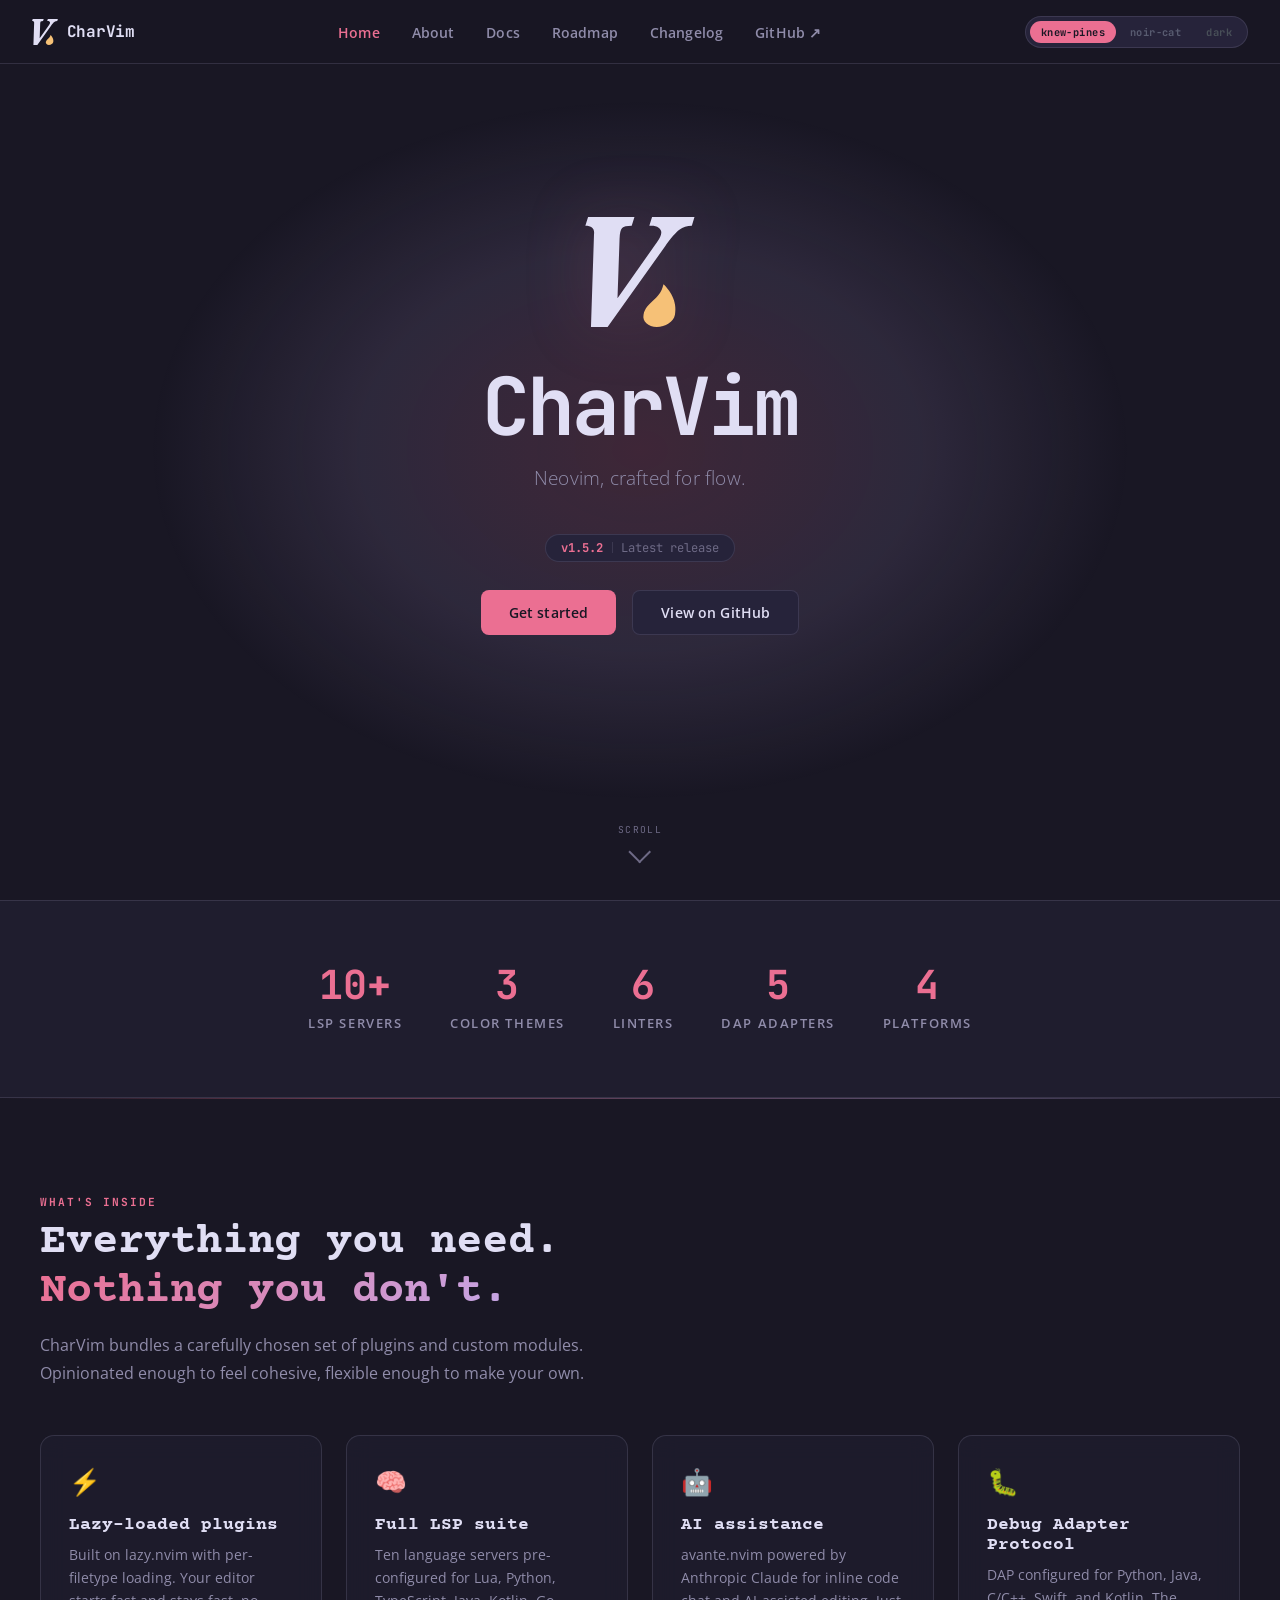
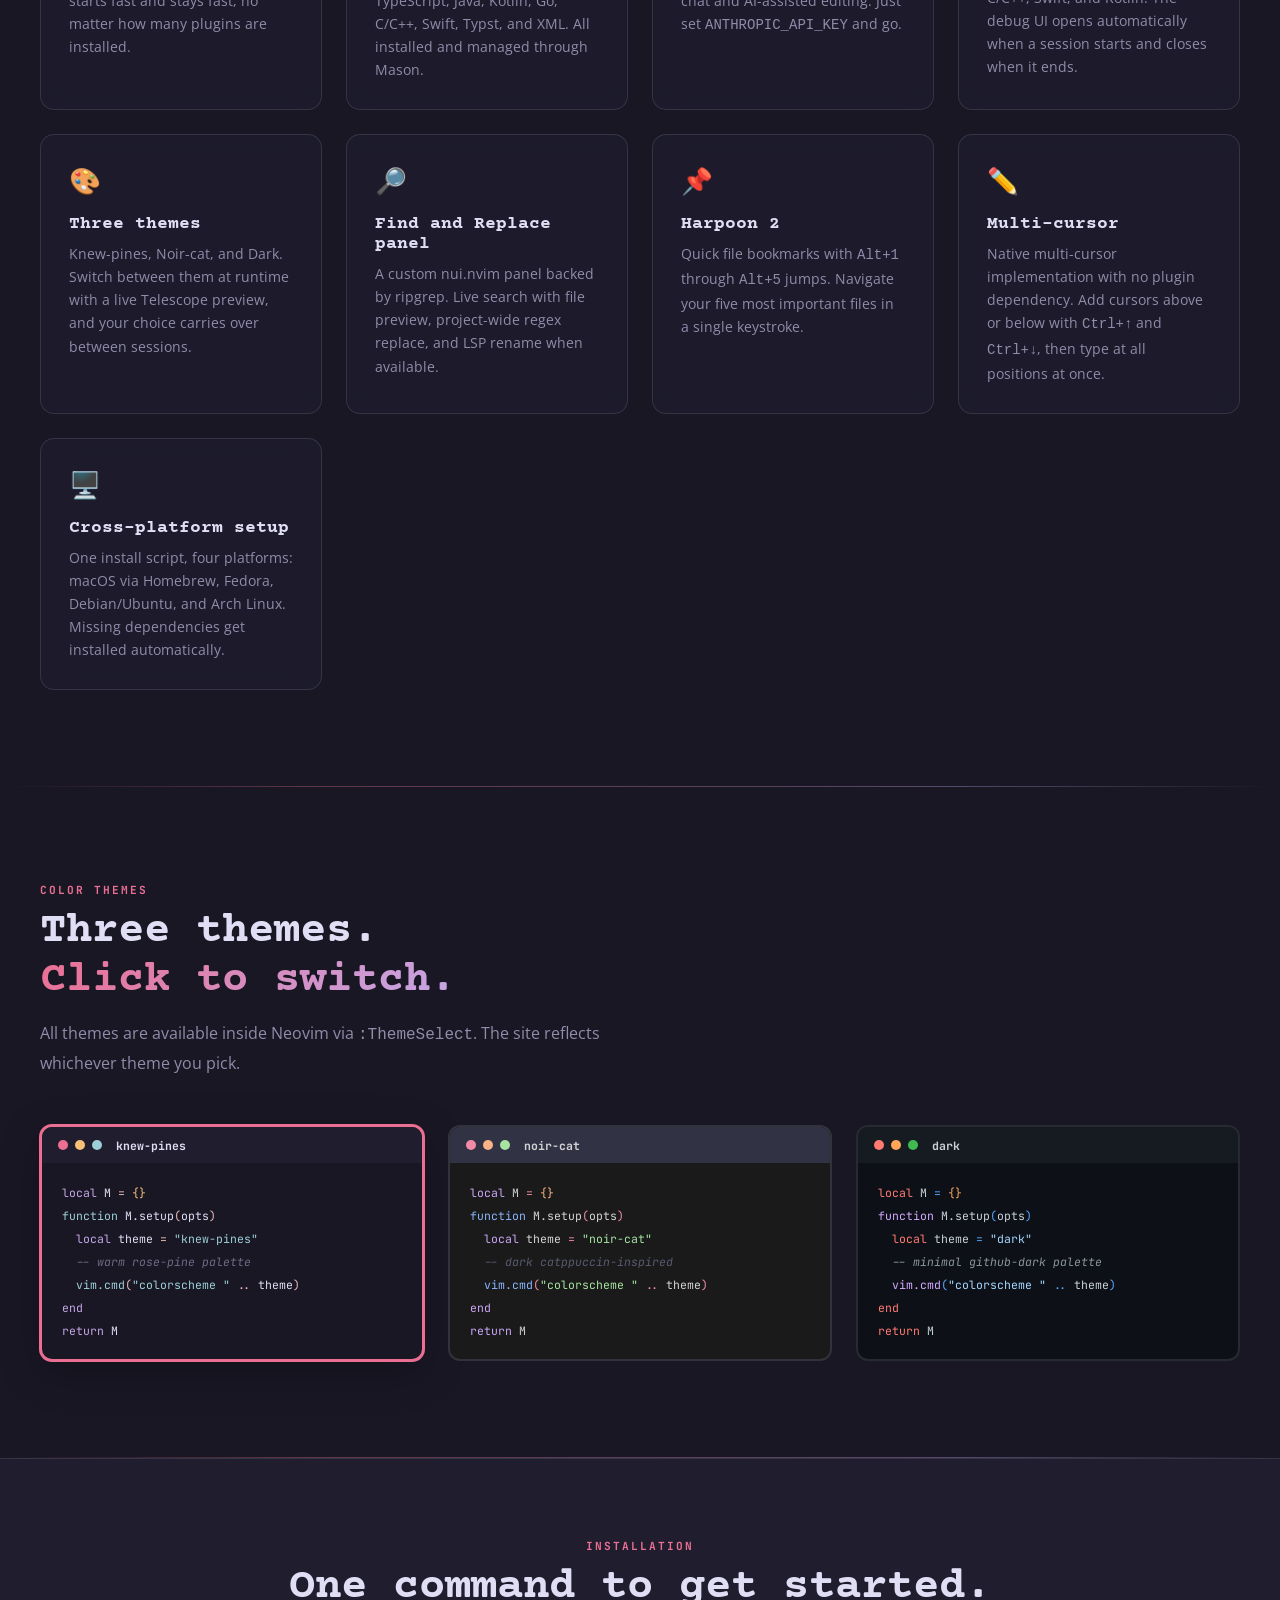
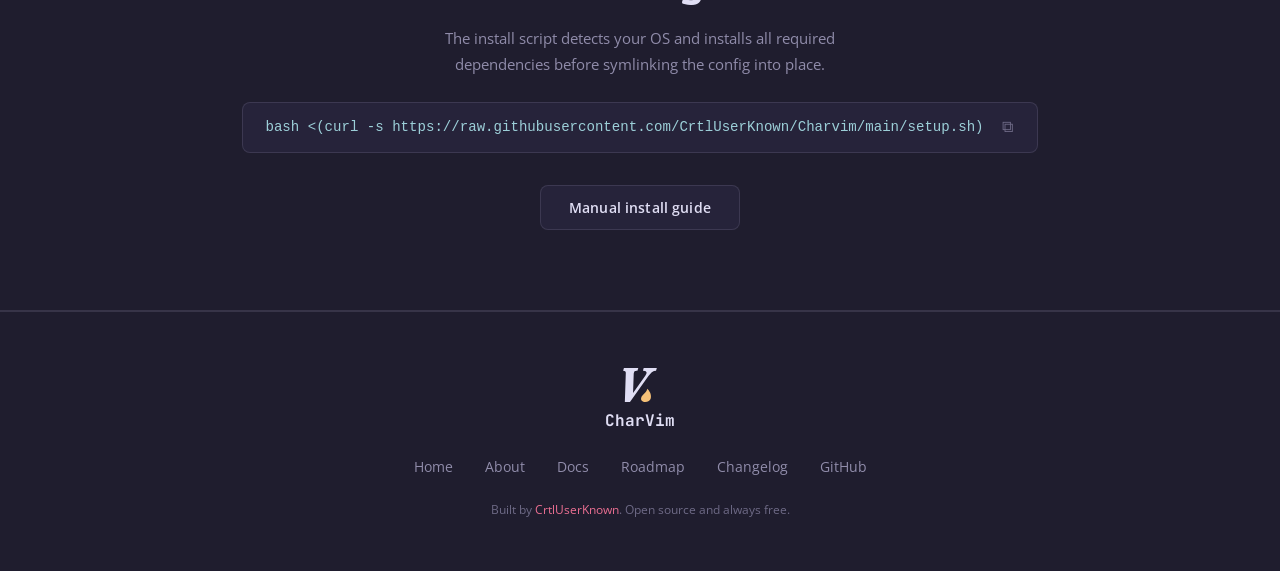
==== index.html @ 1c87326e "feat: migrate to GitHub Pages site Replace old nvim configuration files with documentation website i" ====
<!DOCTYPE html>
<html lang="en" data-theme="knew-pines">
<head>
  <meta charset="UTF-8" />
  <meta name="viewport" content="width=device-width, initial-scale=1.0" />
  <title>CharVim: Neovim, crafted for flow.</title>
  <meta name="description" content="CharVim is a custom Neovim configuration built for speed, flow, and a seamless development experience. Managed by lazy.nvim on Neovim 0.12+." />
  <meta name="author" content="CrtlUserKnown" />
  <meta name="theme-color" content="#191724" />
  <meta name="apple-mobile-web-app-capable" content="yes" />
  <meta property="og:title" content="CharVim: Neovim, crafted for flow." />
  <meta property="og:description" content="A custom Neovim configuration built for speed and flow. Three themes, AI assistance, full LSP, DAP, and more." />
  <meta property="og:type" content="website" />
  <meta property="og:url" content="https://ctrluserknown.github.io/Charvim/" />
  <meta name="twitter:card" content="summary" />
  <meta name="twitter:title" content="CharVim: Neovim, crafted for flow." />
  <meta name="twitter:description" content="A custom Neovim configuration built for speed and flow." />
  <link rel="canonical" href="https://ctrluserknown.github.io/Charvim/" />
  <link rel="icon" href="img/favicon/charvim.svg" type="image/svg+xml" />
  <link rel="alternate icon" href="img/favicon/charvim-atl.svg" type="image/svg+xml" />
  <link rel="apple-touch-icon" href="img/favicon/charvim.svg" />
  <link rel="manifest" href="site.webmanifest" />
  <link rel="stylesheet" href="css/style.css" />

  <script type="application/ld+json">
  {
    "@context": "https://schema.org",
    "@graph": [
      {
        "@type": "WebSite",
        "name": "CharVim",
        "url": "https://ctrluserknown.github.io/Charvim/",
        "description": "CharVim is a custom Neovim configuration built for speed, flow, and a seamless development experience."
      },
      {
        "@type": "SoftwareApplication",
        "name": "CharVim",
        "description": "A custom Neovim configuration designed for efficiency, speed, and a seamless development experience. Managed by lazy.nvim on Neovim 0.12+.",
        "url": "https://ctrluserknown.github.io/Charvim/",
        "applicationCategory": "DeveloperApplication",
        "operatingSystem": "macOS, Linux",
        "softwareVersion": "1.5.2",
        "dateModified": "2026-06-26",
        "offers": {
          "@type": "Offer",
          "price": "0",
          "priceCurrency": "USD"
        },
        "author": {
          "@type": "Person",
          "name": "CrtlUserKnown",
          "url": "https://github.com/CrtlUserKnown"
        },
        "codeRepository": "https://github.com/CrtlUserKnown/Charvim",
        "programmingLanguage": "Lua",
        "license": "https://github.com/CrtlUserKnown/Charvim/blob/main/LICENSE",
        "featureList": [
          "10+ LSP servers pre-configured",
          "AI assistance via Anthropic Claude",
          "Debug Adapter Protocol for Python, Java, C/C++, Swift, Kotlin",
          "Three runtime-switchable color themes",
          "Custom Find and Replace panel with live preview",
          "Multi-cursor support",
          "Cross-platform install script"
        ]
      },
      {
        "@type": "SiteNavigationElement",
        "name": "Home",
        "url": "https://ctrluserknown.github.io/Charvim/"
      },
      {
        "@type": "SiteNavigationElement",
        "name": "About",
        "url": "https://ctrluserknown.github.io/Charvim/about.html"
      },
      {
        "@type": "SiteNavigationElement",
        "name": "Documentation",
        "url": "https://ctrluserknown.github.io/Charvim/docs.html"
      },
      {
        "@type": "SiteNavigationElement",
        "name": "Roadmap",
        "url": "https://ctrluserknown.github.io/Charvim/roadmap.html"
      },
      {
        "@type": "SiteNavigationElement",
        "name": "Changelog",
        "url": "https://ctrluserknown.github.io/Charvim/changelog.html"
      }
    ]
  }
  </script>
</head>
<body>

<div class="cursor-gradient" aria-hidden="true"></div>

<!-- NAV -->
<nav>
  <a class="nav-brand" href="index.html">
    <svg class="nav-brand-logo" viewBox="0 0 317 319" xmlns="http://www.w3.org/2000/svg" style="fill-rule:evenodd;clip-rule:evenodd;stroke-linejoin:round;stroke-miterlimit:2;" aria-hidden="true">
      <g transform="matrix(1,0,0,1,-35.917861,-42.367234)">
        <g>
          <g transform="matrix(2.631266,0,0,2.600643,-317.140351,-356.595763)">
            <path class="logo-primary" d="M140.378,275.999L143.656,174.845C143.774,172.66 143.833,171.302 143.833,170.77C143.833,165.751 140.615,163.241 134.178,163.241L137.19,153.409L188.298,153.409L185.287,163.241C179.913,163.241 176.4,164.039 174.746,165.633C173.093,167.227 172.148,171.184 171.912,177.502L169.609,243.935L213.277,181.222C216.348,176.735 217.883,173.191 217.883,170.593C217.883,168.645 216.894,166.932 214.916,165.456C212.937,163.98 210.265,163.241 206.899,163.241L204.685,163.241L207.697,153.409L254.465,153.409L251.542,163.241C246.286,163.359 241.71,164.865 237.813,167.759C233.915,170.652 228.63,176.794 221.957,186.183L158.714,275.999L140.378,275.999Z" style="fill-rule:nonzero;"/>
          </g>
          <g transform="matrix(1.740079,0,-0.240372,1.199533,-137.411133,-14.95078)">
            <path class="logo-accent" d="M258.867,210.424C270.725,224.031 288.197,251.204 288.197,284.102C288.197,301.873 276.466,313.564 262.016,313.564C247.567,313.564 235.836,300.365 235.836,284.102C235.836,251.368 258.544,249.732 258.867,210.424Z"/>
          </g>
        </g>
      </g>
    </svg>
    <span class="nav-brand-name">CharVim</span>
  </a>

  <ul class="nav-links">
    <li><a href="index.html">Home</a></li>
    <li><a href="about.html">About</a></li>
    <li><a href="docs.html">Docs</a></li>
    <li><a href="roadmap.html">Roadmap</a></li>
    <li><a href="changelog.html">Changelog</a></li>
    <li><a href="https://github.com/CrtlUserKnown/Charvim" target="_blank" rel="noopener">GitHub ↗</a></li>
  </ul>

  <div class="theme-switcher" role="group" aria-label="Select color theme">
    <button class="theme-btn" data-theme="knew-pines" title="Knew-pines theme">knew-pines</button>
    <button class="theme-btn" data-theme="noir-cat"   title="Noir-cat theme">noir-cat</button>
    <button class="theme-btn" data-theme="dark"       title="Dark theme">dark</button>
  </div>

  <button class="hamburger" aria-label="Toggle navigation" aria-expanded="false">
    <span></span><span></span><span></span>
  </button>
</nav>

<main>

  <!-- HERO -->
  <section class="hero" aria-label="Hero">
    <div class="hero-logo-wrap">
      <svg class="hero-logo" viewBox="0 0 317 319" xmlns="http://www.w3.org/2000/svg" style="fill-rule:evenodd;clip-rule:evenodd;stroke-linejoin:round;stroke-miterlimit:2;" role="img" aria-label="CharVim logo">
        <g transform="matrix(1,0,0,1,-35.917861,-42.367234)">
          <g>
            <g transform="matrix(2.631266,0,0,2.600643,-317.140351,-356.595763)">
              <path class="logo-primary" d="M140.378,275.999L143.656,174.845C143.774,172.66 143.833,171.302 143.833,170.77C143.833,165.751 140.615,163.241 134.178,163.241L137.19,153.409L188.298,153.409L185.287,163.241C179.913,163.241 176.4,164.039 174.746,165.633C173.093,167.227 172.148,171.184 171.912,177.502L169.609,243.935L213.277,181.222C216.348,176.735 217.883,173.191 217.883,170.593C217.883,168.645 216.894,166.932 214.916,165.456C212.937,163.98 210.265,163.241 206.899,163.241L204.685,163.241L207.697,153.409L254.465,153.409L251.542,163.241C246.286,163.359 241.71,164.865 237.813,167.759C233.915,170.652 228.63,176.794 221.957,186.183L158.714,275.999L140.378,275.999Z" style="fill-rule:nonzero;"/>
            </g>
            <g transform="matrix(1.740079,0,-0.240372,1.199533,-137.411133,-14.95078)">
              <path class="logo-accent" d="M258.867,210.424C270.725,224.031 288.197,251.204 288.197,284.102C288.197,301.873 276.466,313.564 262.016,313.564C247.567,313.564 235.836,300.365 235.836,284.102C235.836,251.368 258.544,249.732 258.867,210.424Z"/>
            </g>
          </g>
        </g>
      </svg>
    </div>

    <h1 class="hero-name">CharVim</h1>
    <p class="hero-tagline">Neovim, crafted for flow.</p>

    <a class="version-badge" href="changelog.html" aria-label="View changelog for v1.5.2">
      <span class="v-num">v1.5.2</span>
      <span class="v-sep" aria-hidden="true"></span>
      <span class="v-label">Latest release</span>
    </a>

    <div class="hero-cta">
      <a class="btn btn-primary" href="docs.html">Get started</a>
      <a class="btn btn-secondary" href="https://github.com/CrtlUserKnown/Charvim" target="_blank" rel="noopener">View on GitHub</a>
    </div>

    <div class="scroll-indicator" aria-hidden="true">
      <span>scroll</span>
      <div class="scroll-chevron"></div>
    </div>
  </section>

  <!-- STATS -->
  <div class="stats-band">
    <div class="stats-inner">
      <div class="stat-item">
        <span class="stat-num">10+</span>
        <span class="stat-label">LSP Servers</span>
      </div>
      <div class="stat-item">
        <span class="stat-num">3</span>
        <span class="stat-label">Color Themes</span>
      </div>
      <div class="stat-item">
        <span class="stat-num">6</span>
        <span class="stat-label">Linters</span>
      </div>
      <div class="stat-item">
        <span class="stat-num">5</span>
        <span class="stat-label">DAP Adapters</span>
      </div>
      <div class="stat-item">
        <span class="stat-num">4</span>
        <span class="stat-label">Platforms</span>
      </div>
    </div>
  </div>

  <div class="gradient-divider"></div>

  <!-- FEATURES -->
  <section class="section" aria-labelledby="features-heading">
    <div class="section-inner">
      <p class="section-label">What's inside</p>
      <h2 class="section-title" id="features-heading">Everything you need.<br><span class="gradient-text">Nothing you don't.</span></h2>
      <p class="section-subtitle">CharVim bundles a carefully chosen set of plugins and custom modules. Opinionated enough to feel cohesive, flexible enough to make your own.</p>

      <div class="cards-grid">
        <article class="card">
          <span class="card-icon">⚡</span>
          <h3 class="card-title">Lazy-loaded plugins</h3>
          <p class="card-desc">Built on lazy.nvim with per-filetype loading. Your editor starts fast and stays fast, no matter how many plugins are installed.</p>
        </article>

        <article class="card">
          <span class="card-icon">🧠</span>
          <h3 class="card-title">Full LSP suite</h3>
          <p class="card-desc">Ten language servers pre-configured for Lua, Python, TypeScript, Java, Kotlin, Go, C/C++, Swift, Typst, and XML. All installed and managed through Mason.</p>
        </article>

        <article class="card">
          <span class="card-icon">🤖</span>
          <h3 class="card-title">AI assistance</h3>
          <p class="card-desc">avante.nvim powered by Anthropic Claude for inline code chat and AI-assisted editing. Just set <code>ANTHROPIC_API_KEY</code> and go.</p>
        </article>

        <article class="card">
          <span class="card-icon">🐛</span>
          <h3 class="card-title">Debug Adapter Protocol</h3>
          <p class="card-desc">DAP configured for Python, Java, C/C++, Swift, and Kotlin. The debug UI opens automatically when a session starts and closes when it ends.</p>
        </article>

        <article class="card">
          <span class="card-icon">🎨</span>
          <h3 class="card-title">Three themes</h3>
          <p class="card-desc">Knew-pines, Noir-cat, and Dark. Switch between them at runtime with a live Telescope preview, and your choice carries over between sessions.</p>
        </article>

        <article class="card">
          <span class="card-icon">🔎</span>
          <h3 class="card-title">Find and Replace panel</h3>
          <p class="card-desc">A custom nui.nvim panel backed by ripgrep. Live search with file preview, project-wide regex replace, and LSP rename when available.</p>
        </article>

        <article class="card">
          <span class="card-icon">📌</span>
          <h3 class="card-title">Harpoon 2</h3>
          <p class="card-desc">Quick file bookmarks with <kbd>Alt+1</kbd> through <kbd>Alt+5</kbd> jumps. Navigate your five most important files in a single keystroke.</p>
        </article>

        <article class="card">
          <span class="card-icon">✏️</span>
          <h3 class="card-title">Multi-cursor</h3>
          <p class="card-desc">Native multi-cursor implementation with no plugin dependency. Add cursors above or below with <kbd>Ctrl+↑</kbd> and <kbd>Ctrl+↓</kbd>, then type at all positions at once.</p>
        </article>

        <article class="card">
          <span class="card-icon">🖥️</span>
          <h3 class="card-title">Cross-platform setup</h3>
          <p class="card-desc">One install script, four platforms: macOS via Homebrew, Fedora, Debian/Ubuntu, and Arch Linux. Missing dependencies get installed automatically.</p>
        </article>
      </div>
    </div>
  </section>

  <div class="gradient-divider"></div>

  <!-- THEMES SHOWCASE -->
  <section class="section" aria-labelledby="themes-heading">
    <div class="section-inner">
      <p class="section-label">Color themes</p>
      <h2 class="section-title" id="themes-heading">Three themes.<br><span class="gradient-text">Click to switch.</span></h2>
      <p class="section-subtitle">All themes are available inside Neovim via <code>:ThemeSelect</code>. The site reflects whichever theme you pick.</p>

      <div class="theme-previews" role="list">

        <!-- Knew-pines -->
        <div class="theme-preview tp-kp" data-theme="knew-pines" role="listitem" tabindex="0" aria-label="Knew-pines theme">
          <div class="tp-header">
            <div class="dot dot-r"></div>
            <div class="dot dot-y"></div>
            <div class="dot dot-g"></div>
            <span style="margin-left:0.4rem;">knew-pines</span>
          </div>
          <div class="tp-body">
            <div><span class="syn-kw tp-kp">local</span> <span class="syn-var tp-kp">M</span> <span class="syn-op tp-kp">=</span> <span class="syn-num tp-kp">{}</span></div>
            <div><span class="syn-fn tp-kp">function</span> <span class="syn-var tp-kp">M.setup</span><span class="syn-op tp-kp">(</span><span class="syn-var tp-kp">opts</span><span class="syn-op tp-kp">)</span></div>
            <div>&nbsp;&nbsp;<span class="syn-kw tp-kp">local</span> <span class="syn-var tp-kp">theme</span> <span class="syn-op tp-kp">=</span> <span class="syn-str tp-kp">"knew-pines"</span></div>
            <div>&nbsp;&nbsp;<span class="syn-cmt tp-kp">-- warm rose-pine palette</span></div>
            <div>&nbsp;&nbsp;<span class="syn-fn tp-kp">vim.cmd</span><span class="syn-op tp-kp">(</span><span class="syn-str tp-kp">"colorscheme " </span><span class="syn-op tp-kp">.. </span><span class="syn-var tp-kp">theme</span><span class="syn-op tp-kp">)</span></div>
            <div><span class="syn-kw tp-kp">end</span></div>
            <div><span class="syn-kw tp-kp">return</span> <span class="syn-var tp-kp">M</span></div>
          </div>
        </div>

        <!-- Noir-cat -->
        <div class="theme-preview tp-nc" data-theme="noir-cat" role="listitem" tabindex="0" aria-label="Noir-cat theme">
          <div class="tp-header">
            <div class="dot dot-r"></div>
            <div class="dot dot-y"></div>
            <div class="dot dot-g"></div>
            <span style="margin-left:0.4rem;">noir-cat</span>
          </div>
          <div class="tp-body">
            <div><span class="syn-kw tp-nc">local</span> <span class="syn-var tp-nc">M</span> <span class="syn-op tp-nc">=</span> <span class="syn-num tp-nc">{}</span></div>
            <div><span class="syn-fn tp-nc">function</span> <span class="syn-var tp-nc">M.setup</span><span class="syn-op tp-nc">(</span><span class="syn-var tp-nc">opts</span><span class="syn-op tp-nc">)</span></div>
            <div>&nbsp;&nbsp;<span class="syn-kw tp-nc">local</span> <span class="syn-var tp-nc">theme</span> <span class="syn-op tp-nc">=</span> <span class="syn-str tp-nc">"noir-cat"</span></div>
            <div>&nbsp;&nbsp;<span class="syn-cmt tp-nc">-- dark catppuccin-inspired</span></div>
            <div>&nbsp;&nbsp;<span class="syn-fn tp-nc">vim.cmd</span><span class="syn-op tp-nc">(</span><span class="syn-str tp-nc">"colorscheme " </span><span class="syn-op tp-nc">.. </span><span class="syn-var tp-nc">theme</span><span class="syn-op tp-nc">)</span></div>
            <div><span class="syn-kw tp-nc">end</span></div>
            <div><span class="syn-kw tp-nc">return</span> <span class="syn-var tp-nc">M</span></div>
          </div>
        </div>

        <!-- Dark -->
        <div class="theme-preview tp-dk" data-theme="dark" role="listitem" tabindex="0" aria-label="Dark theme">
          <div class="tp-header">
            <div class="dot dot-r"></div>
            <div class="dot dot-y"></div>
            <div class="dot dot-g"></div>
            <span style="margin-left:0.4rem;">dark</span>
          </div>
          <div class="tp-body">
            <div><span class="syn-kw tp-dk">local</span> <span class="syn-var tp-dk">M</span> <span class="syn-op tp-dk">=</span> <span class="syn-num tp-dk">{}</span></div>
            <div><span class="syn-fn tp-dk">function</span> <span class="syn-var tp-dk">M.setup</span><span class="syn-op tp-dk">(</span><span class="syn-var tp-dk">opts</span><span class="syn-op tp-dk">)</span></div>
            <div>&nbsp;&nbsp;<span class="syn-kw tp-dk">local</span> <span class="syn-var tp-dk">theme</span> <span class="syn-op tp-dk">=</span> <span class="syn-str tp-dk">"dark"</span></div>
            <div>&nbsp;&nbsp;<span class="syn-cmt tp-dk">-- minimal github-dark palette</span></div>
            <div>&nbsp;&nbsp;<span class="syn-fn tp-dk">vim.cmd</span><span class="syn-op tp-dk">(</span><span class="syn-str tp-dk">"colorscheme " </span><span class="syn-op tp-dk">.. </span><span class="syn-var tp-dk">theme</span><span class="syn-op tp-dk">)</span></div>
            <div><span class="syn-kw tp-dk">end</span></div>
            <div><span class="syn-kw tp-dk">return</span> <span class="syn-var tp-dk">M</span></div>
          </div>
        </div>

      </div>
    </div>
  </section>

  <div class="gradient-divider"></div>

  <!-- INSTALL -->
  <section class="install-band" aria-labelledby="install-heading">
    <p class="section-label" style="justify-content:center;display:flex;">Installation</p>
    <h2 class="section-title" id="install-heading" style="text-align:center;">One command to get started.</h2>
    <p style="text-align:center;color:var(--text-dim);max-width:480px;margin:0 auto;line-height:1.7;font-size:0.95rem;">
      The install script detects your OS and installs all required dependencies before symlinking the config into place.
    </p>
    <div style="text-align:center;">
      <div class="code-block">
        <code>bash &lt;(curl -s https://raw.githubusercontent.com/CrtlUserKnown/Charvim/main/setup.sh)</code>
        <button class="copy-btn" aria-label="Copy install command" title="Copy">⧉</button>
      </div>
    </div>
    <div style="text-align:center;margin-top:2rem;">
      <a class="btn btn-secondary" href="docs.html#installation">Manual install guide</a>
    </div>
  </section>

</main>

<!-- FOOTER -->
<footer>
  <div class="footer-inner">
    <div class="footer-brand">
      <svg class="footer-logo" viewBox="0 0 317 319" xmlns="http://www.w3.org/2000/svg" style="fill-rule:evenodd;clip-rule:evenodd;stroke-linejoin:round;stroke-miterlimit:2;" aria-hidden="true">
        <g transform="matrix(1,0,0,1,-35.917861,-42.367234)">
          <g>
            <g transform="matrix(2.631266,0,0,2.600643,-317.140351,-356.595763)">
              <path class="logo-primary" d="M140.378,275.999L143.656,174.845C143.774,172.66 143.833,171.302 143.833,170.77C143.833,165.751 140.615,163.241 134.178,163.241L137.19,153.409L188.298,153.409L185.287,163.241C179.913,163.241 176.4,164.039 174.746,165.633C173.093,167.227 172.148,171.184 171.912,177.502L169.609,243.935L213.277,181.222C216.348,176.735 217.883,173.191 217.883,170.593C217.883,168.645 216.894,166.932 214.916,165.456C212.937,163.98 210.265,163.241 206.899,163.241L204.685,163.241L207.697,153.409L254.465,153.409L251.542,163.241C246.286,163.359 241.71,164.865 237.813,167.759C233.915,170.652 228.63,176.794 221.957,186.183L158.714,275.999L140.378,275.999Z" style="fill-rule:nonzero;"/>
            </g>
            <g transform="matrix(1.740079,0,-0.240372,1.199533,-137.411133,-14.95078)">
              <path class="logo-accent" d="M258.867,210.424C270.725,224.031 288.197,251.204 288.197,284.102C288.197,301.873 276.466,313.564 262.016,313.564C247.567,313.564 235.836,300.365 235.836,284.102C235.836,251.368 258.544,249.732 258.867,210.424Z"/>
            </g>
          </g>
        </g>
      </svg>
      <span class="footer-name">CharVim</span>
    </div>
    <ul class="footer-links">
      <li><a href="index.html">Home</a></li>
      <li><a href="about.html">About</a></li>
      <li><a href="docs.html">Docs</a></li>
      <li><a href="roadmap.html">Roadmap</a></li>
      <li><a href="changelog.html">Changelog</a></li>
      <li><a href="https://github.com/CrtlUserKnown/Charvim" target="_blank" rel="noopener">GitHub</a></li>
    </ul>
    <p class="footer-copy">Built by <a href="https://github.com/CrtlUserKnown" style="color:var(--accent);text-decoration:none;">CrtlUserKnown</a>. Open source and always free.</p>
  </div>
</footer>

<script src="js/main.js"></script>
</body>
</html>
---- css/style.css ----
/* === FONTS === */
@import url('https://fonts.googleapis.com/css2?family=JetBrains+Mono:ital,wght@0,400;0,700;1,400&family=Courier+Prime:wght@400;700&family=Open+Sans:wght@300;400;600;700&display=swap');

/* === THEME VARIABLES === */
:root,
[data-theme="knew-pines"] {
  --bg:          #191724;
  --bg-alt:      #1a1823;
  --surface:     #1f1d2e;
  --overlay:     #26233a;
  --muted:       #6e6a86;
  --subtle:      #908caa;
  --text:        #e0def4;
  --text-dim:    #908caa;

  --love:  #eb6f92;
  --gold:  #f6c177;
  --rose:  #ebbcba;
  --pine:  #31748f;
  --foam:  #9ccfd8;
  --iris:  #c4a7e7;

  --accent:  #eb6f92;
  --accent2: #c4a7e7;
  --accent3: #9ccfd8;

  --logo-primary: #e0def4;
  --logo-accent:  #f6c177;

  --glow-a: rgba(235, 111, 146, 0.18);
  --glow-b: rgba(196, 167, 231, 0.12);

  --border:   rgba(110, 106, 134, 0.3);
  --card-bg:  rgba(31, 29, 46, 0.8);
  --nav-bg:   rgba(25, 23, 36, 0.88);
}

[data-theme="noir-cat"] {
  --bg:       #1a1a1a;
  --bg-alt:   #181818;
  --surface:  #222222;
  --overlay:  #313244;
  --muted:    #585b70;
  --subtle:   #7f849c;
  --text:     #d4d4d4;
  --text-dim: #a6adc8;

  --love:  #f38ba8;
  --gold:  #fab387;
  --rose:  #f5c2e7;
  --pine:  #89b4fa;
  --foam:  #89dceb;
  --iris:  #cba6f7;

  --accent:  #89b4fa;
  --accent2: #cba6f7;
  --accent3: #89dceb;

  --logo-primary: #d4d4d4;
  --logo-accent:  #cba6f7;

  --glow-a: rgba(137, 180, 250, 0.16);
  --glow-b: rgba(203, 166, 247, 0.12);

  --border:   rgba(88, 91, 112, 0.38);
  --card-bg:  rgba(34, 34, 34, 0.88);
  --nav-bg:   rgba(26, 26, 26, 0.92);
}

[data-theme="dark"] {
  --bg:       #0d1117;
  --bg-alt:   #090d12;
  --surface:  #161b22;
  --overlay:  #21262d;
  --muted:    #484f58;
  --subtle:   #6e7681;
  --text:     #c9d1d9;
  --text-dim: #8b949e;

  --love:  #ff7b72;
  --gold:  #ffa657;
  --rose:  #ffdcd7;
  --pine:  #3fb950;
  --foam:  #39c5cf;
  --iris:  #d2a8ff;

  --accent:  #58a6ff;
  --accent2: #d2a8ff;
  --accent3: #3fb950;

  --logo-primary: #c9d1d9;
  --logo-accent:  #58a6ff;

  --glow-a: rgba(88, 166, 255, 0.16);
  --glow-b: rgba(210, 168, 255, 0.10);

  --border:   rgba(72, 79, 88, 0.42);
  --card-bg:  rgba(22, 27, 34, 0.92);
  --nav-bg:   rgba(13, 17, 23, 0.92);
}

/* === RESET === */
*, *::before, *::after {
  box-sizing: border-box;
  margin: 0;
  padding: 0;
}

html {
  scroll-behavior: smooth;
  --gx: 50%;
  --gy: 50%;
}

body {
  font-family: 'Open Sans', sans-serif;
  background-color: var(--bg);
  color: var(--text);
  min-height: 100vh;
  overflow-x: hidden;
  transition: background-color 0.4s ease, color 0.4s ease;
  position: relative;
}

/* === CURSOR GRADIENT LAYER === */
.cursor-gradient {
  position: fixed;
  inset: 0;
  pointer-events: none;
  z-index: 0;
  background: radial-gradient(
    ellipse 700px 500px at var(--gx) var(--gy),
    var(--glow-a) 0%,
    var(--glow-b) 40%,
    transparent 70%
  );
}

/* === NAVIGATION === */
nav {
  position: fixed;
  top: 0;
  left: 0;
  right: 0;
  z-index: 200;
  height: 64px;
  background: var(--nav-bg);
  backdrop-filter: blur(24px);
  -webkit-backdrop-filter: blur(24px);
  border-bottom: 1px solid var(--border);
  padding: 0 2rem;
  display: flex;
  align-items: center;
  justify-content: space-between;
  transition: background 0.4s ease, border-color 0.4s ease;
}

.nav-brand {
  display: flex;
  align-items: center;
  gap: 0.55rem;
  text-decoration: none;
  color: var(--text);
}

.nav-brand-logo {
  width: 26px;
  height: 26px;
}

.nav-brand-name {
  font-family: 'JetBrains Mono', monospace;
  font-weight: 700;
  font-size: 1rem;
  letter-spacing: -0.02em;
  color: var(--text);
  transition: color 0.4s;
}

.nav-links {
  display: flex;
  align-items: center;
  gap: 2rem;
  list-style: none;
}

.nav-links a {
  font-size: 0.875rem;
  font-weight: 600;
  color: var(--text-dim);
  text-decoration: none;
  transition: color 0.2s;
  letter-spacing: 0.01em;
}

.nav-links a:hover { color: var(--text); }
.nav-links a.active { color: var(--accent); }

/* === THEME SWITCHER === */
.theme-switcher {
  display: flex;
  align-items: center;
  gap: 3px;
  background: var(--overlay);
  border: 1px solid var(--border);
  border-radius: 22px;
  padding: 4px;
  transition: background 0.4s, border-color 0.4s;
}

.theme-btn {
  background: none;
  border: none;
  cursor: pointer;
  padding: 4px 11px;
  border-radius: 18px;
  font-family: 'JetBrains Mono', monospace;
  font-size: 0.65rem;
  font-weight: 700;
  color: var(--muted);
  transition: all 0.2s;
  white-space: nowrap;
  letter-spacing: 0.04em;
}

.theme-btn:hover { color: var(--text); }

.theme-btn.active {
  background: var(--accent);
  color: var(--bg);
}

/* === HAMBURGER === */
.hamburger {
  display: none;
  flex-direction: column;
  gap: 5px;
  cursor: pointer;
  background: none;
  border: none;
  padding: 4px;
}

.hamburger span {
  width: 22px;
  height: 2px;
  background: var(--text);
  border-radius: 2px;
  transition: all 0.3s;
  display: block;
}

/* === MAIN WRAPPER === */
main {
  position: relative;
  z-index: 1;
}

/* === HERO === */
.hero {
  min-height: 100vh;
  display: flex;
  flex-direction: column;
  align-items: center;
  justify-content: center;
  text-align: center;
  padding: 80px 2rem 3rem;
  position: relative;
}

.hero-logo-wrap {
  margin-bottom: 2rem;
}

.hero-logo {
  width: 110px;
  height: 110px;
  filter: drop-shadow(0 0 32px var(--glow-a));
  transition: filter 0.4s ease;
}

.logo-primary {
  fill: var(--logo-primary);
  transition: fill 0.4s ease;
}

.logo-accent {
  fill: var(--logo-accent);
  transition: fill 0.4s ease;
}

.hero-name {
  font-family: 'JetBrains Mono', monospace;
  font-size: clamp(2.75rem, 7vw, 5rem);
  font-weight: 700;
  color: var(--text);
  letter-spacing: -0.035em;
  margin-bottom: 0.85rem;
  transition: color 0.4s ease;
  line-height: 1.05;
}

.hero-tagline {
  font-size: clamp(1rem, 2vw, 1.2rem);
  color: var(--text-dim);
  font-weight: 300;
  max-width: 480px;
  line-height: 1.65;
  margin-bottom: 2.5rem;
  letter-spacing: 0.01em;
  transition: color 0.4s ease;
}

.hero-cta {
  display: flex;
  gap: 1rem;
  flex-wrap: wrap;
  justify-content: center;
  margin-bottom: 5rem;
}

/* === BUTTONS === */
.btn {
  font-family: 'Open Sans', sans-serif;
  font-weight: 600;
  font-size: 0.9rem;
  padding: 0.75rem 1.75rem;
  border-radius: 8px;
  text-decoration: none;
  cursor: pointer;
  border: none;
  transition: all 0.2s;
  letter-spacing: 0.01em;
  display: inline-flex;
  align-items: center;
  gap: 0.4rem;
}

.btn-primary {
  background: var(--accent);
  color: var(--bg);
}

.btn-primary:hover {
  opacity: 0.88;
  transform: translateY(-2px);
  box-shadow: 0 8px 24px var(--glow-a);
}

.btn-secondary {
  background: var(--overlay);
  color: var(--text);
  border: 1px solid var(--border);
}

.btn-secondary:hover {
  background: var(--surface);
  transform: translateY(-2px);
  border-color: var(--subtle);
}

/* === SCROLL INDICATOR === */
.scroll-indicator {
  position: absolute;
  bottom: 2.5rem;
  left: 50%;
  transform: translateX(-50%);
  display: flex;
  flex-direction: column;
  align-items: center;
  gap: 0.5rem;
  color: var(--muted);
  font-family: 'JetBrains Mono', monospace;
  font-size: 0.6rem;
  text-transform: uppercase;
  letter-spacing: 0.15em;
  animation: bobble 2.2s ease-in-out infinite;
}

.scroll-chevron {
  width: 16px;
  height: 16px;
  border-right: 2px solid currentColor;
  border-bottom: 2px solid currentColor;
  transform: rotate(45deg);
}

@keyframes bobble {
  0%, 100% { transform: translateX(-50%) translateY(0); opacity: 0.5; }
  50%       { transform: translateX(-50%) translateY(7px); opacity: 1; }
}

/* === GRADIENT DIVIDER === */
.gradient-divider {
  height: 1px;
  background: linear-gradient(to right,
    transparent,
    var(--accent) 25%,
    var(--accent2) 75%,
    transparent
  );
  opacity: 0.35;
}

/* === SECTION SCAFFOLDING === */
.section {
  padding: 6rem 2rem;
}

.section-inner {
  max-width: 1200px;
  margin: 0 auto;
}

.section-label {
  font-family: 'JetBrains Mono', monospace;
  font-size: 0.7rem;
  font-weight: 700;
  text-transform: uppercase;
  letter-spacing: 0.18em;
  color: var(--accent);
  margin-bottom: 0.6rem;
  transition: color 0.4s;
}

.section-title {
  font-family: 'Courier Prime', serif;
  font-size: clamp(1.75rem, 4vw, 2.75rem);
  font-weight: 700;
  color: var(--text);
  margin-bottom: 0.9rem;
  transition: color 0.4s;
}

.section-subtitle {
  font-size: 1rem;
  color: var(--text-dim);
  max-width: 580px;
  line-height: 1.75;
  margin-bottom: 3rem;
  transition: color 0.4s;
}

/* === GRADIENT TEXT === */
.gradient-text {
  background: linear-gradient(135deg, var(--accent), var(--accent2));
  -webkit-background-clip: text;
  -webkit-text-fill-color: transparent;
  background-clip: text;
}

/* === CARDS === */
.cards-grid {
  display: grid;
  grid-template-columns: repeat(auto-fit, minmax(280px, 1fr));
  gap: 1.5rem;
}

.card {
  background: var(--card-bg);
  border: 1px solid var(--border);
  border-radius: 14px;
  padding: 1.75rem;
  transition: all 0.3s;
  position: relative;
  overflow: hidden;
  backdrop-filter: blur(12px);
  -webkit-backdrop-filter: blur(12px);
}

.card::before {
  content: '';
  position: absolute;
  inset: 0;
  background: linear-gradient(135deg, var(--glow-a), transparent 65%);
  opacity: 0;
  transition: opacity 0.3s;
  border-radius: 14px;
  pointer-events: none;
}

.card:hover {
  border-color: var(--accent);
  transform: translateY(-3px);
  box-shadow: 0 12px 40px rgba(0,0,0,0.25);
}

.card:hover::before { opacity: 1; }

.card-icon {
  font-size: 1.6rem;
  margin-bottom: 1rem;
  display: block;
}

.card-title {
  font-family: 'Courier Prime', serif;
  font-size: 1.1rem;
  font-weight: 700;
  color: var(--text);
  margin-bottom: 0.5rem;
  transition: color 0.4s;
}

.card-desc {
  font-size: 0.875rem;
  color: var(--text-dim);
  line-height: 1.65;
  transition: color 0.4s;
}

/* === STATS === */
.stats-band {
  background: var(--surface);
  border-top: 1px solid var(--border);
  border-bottom: 1px solid var(--border);
  padding: 4rem 2rem;
  transition: background 0.4s, border-color 0.4s;
}

.stats-inner {
  max-width: 900px;
  margin: 0 auto;
  display: flex;
  gap: 3rem;
  justify-content: center;
  flex-wrap: wrap;
}

.stat-item { text-align: center; }

.stat-num {
  font-family: 'JetBrains Mono', monospace;
  font-size: 2.5rem;
  font-weight: 700;
  color: var(--accent);
  display: block;
  line-height: 1;
  margin-bottom: 0.35rem;
  transition: color 0.4s;
}

.stat-label {
  font-size: 0.8rem;
  color: var(--text-dim);
  text-transform: uppercase;
  letter-spacing: 0.12em;
  font-weight: 600;
  transition: color 0.4s;
}

/* === THEME PREVIEW SECTION === */
.theme-previews {
  display: grid;
  grid-template-columns: repeat(auto-fit, minmax(300px, 1fr));
  gap: 1.5rem;
  margin-top: 3rem;
}

.theme-preview {
  border-radius: 12px;
  overflow: hidden;
  border: 2px solid var(--border);
  cursor: pointer;
  transition: all 0.3s;
  user-select: none;
}

.theme-preview:hover {
  transform: translateY(-4px);
  box-shadow: 0 16px 48px rgba(0,0,0,0.3);
}

.theme-preview.active-preview {
  border-color: var(--accent);
  box-shadow: 0 0 0 1px var(--accent), 0 12px 40px rgba(0,0,0,0.25);
}

.tp-header {
  padding: 0.65rem 1rem;
  display: flex;
  align-items: center;
  gap: 0.45rem;
  font-family: 'JetBrains Mono', monospace;
  font-size: 0.72rem;
  font-weight: 700;
}

.dot {
  width: 10px;
  height: 10px;
  border-radius: 50%;
}

.tp-body {
  padding: 1.1rem 1.25rem;
  font-family: 'JetBrains Mono', monospace;
  font-size: 0.72rem;
  line-height: 2;
}

/* knew-pines */
.tp-kp { background: #191724; }
.tp-kp .tp-header { background: #1f1d2e; color: #e0def4; }
.tp-kp .dot-r { background: #eb6f92; }
.tp-kp .dot-y { background: #f6c177; }
.tp-kp .dot-g { background: #9ccfd8; }
.tp-kp .syn-kw   { color: #c4a7e7; }
.tp-kp .syn-fn   { color: #9ccfd8; }
.tp-kp .syn-str  { color: #9ccfd8; }
.tp-kp .syn-cmt  { color: #6e6a86; font-style: italic; }
.tp-kp .syn-var  { color: #e0def4; }
.tp-kp .syn-num  { color: #f6c177; }
.tp-kp .syn-op   { color: #ebbcba; }

/* noir-cat */
.tp-nc { background: #1a1a1a; }
.tp-nc .tp-header { background: #313244; color: #d4d4d4; }
.tp-nc .dot-r { background: #f38ba8; }
.tp-nc .dot-y { background: #fab387; }
.tp-nc .dot-g { background: #a6e3a1; }
.tp-nc .syn-kw   { color: #cba6f7; }
.tp-nc .syn-fn   { color: #89b4fa; }
.tp-nc .syn-str  { color: #a6e3a1; }
.tp-nc .syn-cmt  { color: #585b70; font-style: italic; }
.tp-nc .syn-var  { color: #d4d4d4; }
.tp-nc .syn-num  { color: #fab387; }
.tp-nc .syn-op   { color: #f38ba8; }

/* dark */
.tp-dk { background: #0d1117; }
.tp-dk .tp-header { background: #161b22; color: #c9d1d9; }
.tp-dk .dot-r { background: #ff7b72; }
.tp-dk .dot-y { background: #ffa657; }
.tp-dk .dot-g { background: #3fb950; }
.tp-dk .syn-kw   { color: #ff7b72; }
.tp-dk .syn-fn   { color: #d2a8ff; }
.tp-dk .syn-str  { color: #a5d6ff; }
.tp-dk .syn-cmt  { color: #8b949e; font-style: italic; }
.tp-dk .syn-var  { color: #c9d1d9; }
.tp-dk .syn-num  { color: #ffa657; }
.tp-dk .syn-op   { color: #58a6ff; }

/* === INSTALL BAND === */
.install-band {
  background: var(--surface);
  border-top: 1px solid var(--border);
  border-bottom: 1px solid var(--border);
  padding: 5rem 2rem;
  text-align: center;
  transition: background 0.4s, border-color 0.4s;
}

.code-block {
  display: inline-flex;
  align-items: center;
  gap: 1rem;
  background: var(--overlay);
  border: 1px solid var(--border);
  border-radius: 8px;
  padding: 0.9rem 1.4rem;
  font-family: 'JetBrains Mono', monospace;
  font-size: 0.88rem;
  color: var(--text);
  max-width: 100%;
  margin-top: 1.5rem;
  transition: background 0.4s, border-color 0.4s;
}

.code-block code { color: var(--foam); transition: color 0.4s; }

.copy-btn {
  background: none;
  border: none;
  cursor: pointer;
  color: var(--muted);
  transition: color 0.2s;
  font-size: 1rem;
  padding: 2px;
  line-height: 1;
}

.copy-btn:hover { color: var(--text); }

/* === FOOTER === */
footer {
  background: var(--surface);
  border-top: 1px solid var(--border);
  padding: 3.5rem 2rem;
  transition: background 0.4s, border-color 0.4s;
}

.footer-inner {
  max-width: 1100px;
  margin: 0 auto;
  display: flex;
  flex-direction: column;
  align-items: center;
  gap: 1.5rem;
  text-align: center;
}

.footer-brand {
  display: flex;
  flex-direction: column;
  align-items: center;
  gap: 0.5rem;
}

.footer-logo { width: 34px; height: 34px; }

.footer-name {
  font-family: 'JetBrains Mono', monospace;
  font-size: 1rem;
  font-weight: 700;
  color: var(--text);
  transition: color 0.4s;
}

.footer-links {
  display: flex;
  gap: 2rem;
  list-style: none;
  flex-wrap: wrap;
  justify-content: center;
}

.footer-links a {
  font-size: 0.875rem;
  color: var(--text-dim);
  text-decoration: none;
  transition: color 0.2s;
}

.footer-links a:hover { color: var(--accent); }

.footer-copy {
  font-size: 0.78rem;
  color: var(--muted);
  transition: color 0.4s;
}

/* === PAGE HERO (inner pages) === */
.page-hero {
  padding: 140px 2rem 5rem;
  text-align: center;
  position: relative;
}

.page-hero .section-title {
  font-size: clamp(2rem, 5vw, 3.5rem);
  margin-bottom: 1rem;
}

.page-hero .section-subtitle {
  margin: 0 auto;
  max-width: 560px;
}

/* === ABOUT CONTENT === */
.content-section {
  max-width: 860px;
  margin: 0 auto;
  padding: 2rem 2rem 5rem;
}

.content-section h2 {
  font-family: 'Courier Prime', serif;
  font-size: 1.65rem;
  font-weight: 700;
  color: var(--text);
  margin: 3rem 0 1rem;
  padding-bottom: 0.5rem;
  border-bottom: 1px solid var(--border);
  transition: color 0.4s, border-color 0.4s;
}

.content-section h2:first-of-type { margin-top: 0; }

.content-section h3 {
  font-family: 'Courier Prime', serif;
  font-size: 1.2rem;
  font-weight: 700;
  color: var(--text);
  margin: 2rem 0 0.6rem;
  transition: color 0.4s;
}

.content-section p {
  color: var(--text-dim);
  line-height: 1.82;
  margin-bottom: 1rem;
  transition: color 0.4s;
}

.content-section ul, .content-section ol {
  color: var(--text-dim);
  line-height: 1.8;
  padding-left: 1.6rem;
  margin-bottom: 1rem;
  transition: color 0.4s;
}

.content-section li { margin-bottom: 0.4rem; }

.content-section code {
  font-family: 'JetBrains Mono', monospace;
  font-size: 0.83em;
  background: var(--overlay);
  padding: 2px 6px;
  border-radius: 4px;
  color: var(--foam);
  transition: background 0.4s, color 0.4s;
}

.content-section pre {
  background: var(--overlay);
  border: 1px solid var(--border);
  border-radius: 8px;
  padding: 1.25rem;
  overflow-x: auto;
  margin: 1.25rem 0;
  transition: background 0.4s, border-color 0.4s;
}

.content-section pre code {
  background: none;
  padding: 0;
  font-size: 0.85rem;
  color: var(--text);
}

/* === DOCS LAYOUT === */
.docs-wrap {
  display: grid;
  grid-template-columns: 260px 1fr;
  max-width: 1200px;
  margin: 80px auto 0;
  min-height: calc(100vh - 80px);
}

.docs-sidebar {
  position: -webkit-sticky;
  position: sticky;
  top: 80px;
  height: calc(100vh - 80px);
  overflow-y: auto;
  padding: 2rem 1.25rem;
  border-right: 1px solid var(--border);
  scrollbar-width: thin;
  scrollbar-color: var(--overlay) transparent;
  transition: border-color 0.4s;
}

.sidebar-group { margin-bottom: 2rem; }

.sidebar-group-title {
  font-family: 'JetBrains Mono', monospace;
  font-size: 0.65rem;
  font-weight: 700;
  text-transform: uppercase;
  letter-spacing: 0.14em;
  color: var(--accent);
  padding: 0 0.5rem;
  margin-bottom: 0.5rem;
  transition: color 0.4s;
}

.sidebar-links { list-style: none; }

.sidebar-links a {
  display: block;
  font-size: 0.845rem;
  color: var(--text-dim);
  text-decoration: none;
  padding: 0.3rem 0.6rem;
  border-radius: 5px;
  transition: all 0.15s;
  margin-bottom: 1px;
}

.sidebar-links a:hover { color: var(--text); background: var(--overlay); }
.sidebar-links a.active { color: var(--accent); background: var(--overlay); }

.docs-content {
  padding: 3rem 3rem;
  max-width: 820px;
}

.docs-content h1 {
  font-family: 'Courier Prime', serif;
  font-size: 2.1rem;
  font-weight: 700;
  color: var(--text);
  margin-bottom: 0.4rem;
  transition: color 0.4s;
}

.docs-lead {
  font-size: 1rem;
  color: var(--text-dim);
  margin-bottom: 2.5rem;
  line-height: 1.7;
  transition: color 0.4s;
}

.docs-content h2 {
  font-family: 'Courier Prime', serif;
  font-size: 1.5rem;
  font-weight: 700;
  color: var(--text);
  margin: 2.8rem 0 0.9rem;
  padding-bottom: 0.4rem;
  border-bottom: 1px solid var(--border);
  scroll-margin-top: 90px;
  transition: color 0.4s, border-color 0.4s;
}

.docs-content h3 {
  font-family: 'Courier Prime', serif;
  font-size: 1.15rem;
  font-weight: 700;
  color: var(--text);
  margin: 2rem 0 0.7rem;
  scroll-margin-top: 90px;
  transition: color 0.4s;
}

.docs-content p {
  color: var(--text-dim);
  line-height: 1.82;
  margin-bottom: 1rem;
  font-size: 0.94rem;
  transition: color 0.4s;
}

.docs-content ul, .docs-content ol {
  color: var(--text-dim);
  padding-left: 1.5rem;
  margin-bottom: 1rem;
  line-height: 1.8;
  font-size: 0.94rem;
  transition: color 0.4s;
}

.docs-content li { margin-bottom: 0.3rem; }

.docs-content code {
  font-family: 'JetBrains Mono', monospace;
  font-size: 0.81em;
  background: var(--overlay);
  padding: 2px 5px;
  border-radius: 4px;
  color: var(--foam);
  transition: background 0.4s, color 0.4s;
}

.docs-content pre {
  background: var(--overlay);
  border: 1px solid var(--border);
  border-radius: 8px;
  padding: 1.25rem;
  overflow-x: auto;
  margin: 1.25rem 0;
  transition: background 0.4s, border-color 0.4s;
}

.docs-content pre code {
  background: none;
  padding: 0;
  font-size: 0.84rem;
  color: var(--text);
}

.docs-content table {
  width: 100%;
  border-collapse: collapse;
  margin: 1.25rem 0;
  font-size: 0.875rem;
  overflow: hidden;
  border-radius: 8px;
}

.docs-content th {
  background: var(--overlay);
  color: var(--text);
  font-family: 'JetBrains Mono', monospace;
  font-size: 0.72rem;
  font-weight: 700;
  text-transform: uppercase;
  letter-spacing: 0.08em;
  padding: 0.65rem 1rem;
  text-align: left;
  border: 1px solid var(--border);
  transition: background 0.4s, color 0.4s, border-color 0.4s;
}

.docs-content td {
  padding: 0.58rem 1rem;
  color: var(--text-dim);
  border: 1px solid var(--border);
  vertical-align: top;
  transition: color 0.4s, border-color 0.4s;
}

.docs-content tr:nth-child(even) td {
  background: rgba(255,255,255,0.018);
}

.docs-content kbd {
  font-family: 'JetBrains Mono', monospace;
  font-size: 0.73em;
  background: var(--overlay);
  border: 1px solid var(--border);
  border-bottom-width: 2px;
  padding: 1px 6px;
  border-radius: 4px;
  color: var(--text);
  white-space: nowrap;
  transition: background 0.4s, color 0.4s, border-color 0.4s;
}

.docs-tip {
  background: var(--overlay);
  border-left: 3px solid var(--foam);
  border-radius: 0 8px 8px 0;
  padding: 1rem 1.25rem;
  margin: 1.25rem 0;
  font-size: 0.875rem;
  color: var(--text-dim);
  line-height: 1.7;
  transition: background 0.4s, border-color 0.4s, color 0.4s;
}

.docs-warn {
  background: var(--overlay);
  border-left: 3px solid var(--love);
  border-radius: 0 8px 8px 0;
  padding: 1rem 1.25rem;
  margin: 1.25rem 0;
  font-size: 0.875rem;
  color: var(--text-dim);
  line-height: 1.7;
  transition: background 0.4s, border-color 0.4s, color 0.4s;
}

.docs-tip strong, .docs-warn strong {
  font-family: 'JetBrains Mono', monospace;
  font-size: 0.75em;
  text-transform: uppercase;
  letter-spacing: 0.1em;
  display: block;
  margin-bottom: 0.3rem;
}

.docs-tip strong { color: var(--foam); }
.docs-warn strong { color: var(--love); }

/* === ROADMAP === */
.roadmap-wrap {
  max-width: 780px;
  margin: 0 auto;
  padding: 0 2rem 6rem;
}

.timeline {
  position: relative;
  padding: 1rem 0;
}

.timeline::before {
  content: '';
  position: absolute;
  left: 22px;
  top: 0;
  bottom: 0;
  width: 2px;
  background: linear-gradient(to bottom, var(--accent), var(--accent2) 60%, transparent);
  opacity: 0.5;
}

.tl-item {
  position: relative;
  padding-left: 64px;
  margin-bottom: 2.75rem;
}

.tl-dot {
  position: absolute;
  left: 14px;
  top: 4px;
  width: 18px;
  height: 18px;
  border-radius: 50%;
  background: var(--accent);
  border: 3px solid var(--bg);
  z-index: 1;
  transition: background 0.4s, border-color 0.4s;
}

.tl-dot.planned {
  background: transparent;
  border-color: var(--accent);
  border-style: dashed;
}

.tl-version {
  font-family: 'JetBrains Mono', monospace;
  font-size: 0.7rem;
  font-weight: 700;
  color: var(--accent);
  text-transform: uppercase;
  letter-spacing: 0.12em;
  margin-bottom: 0.25rem;
  transition: color 0.4s;
}

.tl-date {
  font-family: 'JetBrains Mono', monospace;
  font-size: 0.65rem;
  color: var(--muted);
  margin-bottom: 0.5rem;
  transition: color 0.4s;
}

.tl-title {
  font-family: 'Courier Prime', serif;
  font-size: 1.25rem;
  font-weight: 700;
  color: var(--text);
  margin-bottom: 0.75rem;
  transition: color 0.4s;
}

.tl-card {
  background: var(--card-bg);
  border: 1px solid var(--border);
  border-radius: 10px;
  padding: 1.25rem;
  backdrop-filter: blur(10px);
  -webkit-backdrop-filter: blur(10px);
  transition: background 0.4s, border-color 0.4s;
}

.tl-desc {
  font-size: 0.9rem;
  color: var(--text-dim);
  line-height: 1.72;
  margin-bottom: 1rem;
  transition: color 0.4s;
}

.tag-list {
  display: flex;
  flex-wrap: wrap;
  gap: 0.4rem;
}

.tag {
  font-family: 'JetBrains Mono', monospace;
  font-size: 0.65rem;
  font-weight: 700;
  padding: 3px 9px;
  border-radius: 20px;
  border: 1px solid;
  letter-spacing: 0.04em;
  text-transform: uppercase;
  transition: all 0.4s;
}

.tag-added   { color: var(--foam);  border-color: var(--foam);  background: rgba(156,207,216,0.08); }
.tag-changed { color: var(--gold);  border-color: var(--gold);  background: rgba(246,193,119,0.08); }
.tag-fixed   { color: var(--love);  border-color: var(--love);  background: rgba(235,111,146,0.08); }
.tag-removed { color: var(--muted); border-color: var(--muted); background: transparent; }
.tag-planned { color: var(--iris);  border-color: var(--iris);  background: rgba(196,167,231,0.08); }

/* === VERSION BADGE === */
.version-badge {
  display: inline-flex;
  align-items: center;
  gap: 0.55rem;
  padding: 0.32rem 0.9rem;
  background: var(--overlay);
  border: 1px solid var(--border);
  border-radius: 20px;
  font-family: 'JetBrains Mono', monospace;
  margin-bottom: 1.75rem;
  font-size: 0.76rem;
  text-decoration: none;
  color: inherit;
  transition: border-color 0.25s, background 0.4s;
}

.version-badge:hover { border-color: var(--accent); }
.v-num   { color: var(--accent); font-weight: 700; transition: color 0.4s; }
.v-label { color: var(--muted); transition: color 0.4s; }
.v-sep   { width: 1px; height: 11px; background: var(--border); flex-shrink: 0; transition: background 0.4s; }

/* === CHANGELOG === */
.cl-wrap {
  max-width: 880px;
  margin: 0 auto;
  padding: 0 2rem 6rem;
}

.cl-entry {
  margin-bottom: 3rem;
  padding-bottom: 3rem;
  border-bottom: 1px solid var(--border);
  transition: border-color 0.4s;
}

.cl-entry:last-child { border-bottom: none; }

.cl-header {
  display: flex;
  align-items: center;
  flex-wrap: wrap;
  gap: 0.65rem;
  margin-bottom: 0.6rem;
}

.cl-version {
  font-family: 'JetBrains Mono', monospace;
  font-size: 1.15rem;
  font-weight: 700;
  color: var(--accent);
  transition: color 0.4s;
}

.cl-badge {
  font-family: 'JetBrains Mono', monospace;
  font-size: 0.63rem;
  font-weight: 700;
  padding: 2px 8px;
  border-radius: 20px;
  text-transform: uppercase;
  letter-spacing: 0.08em;
}

.cl-badge.latest { background: var(--accent); color: var(--bg); }

.cl-date {
  font-family: 'JetBrains Mono', monospace;
  font-size: 0.7rem;
  color: var(--muted);
  margin-left: auto;
  transition: color 0.4s;
}

.cl-title {
  font-family: 'Courier Prime', serif;
  font-size: 1.35rem;
  font-weight: 700;
  color: var(--text);
  margin-bottom: 0.65rem;
  transition: color 0.4s;
}

.cl-summary {
  font-size: 0.92rem;
  color: var(--text-dim);
  line-height: 1.78;
  margin-bottom: 1.4rem;
  transition: color 0.4s;
}

.cl-sections {
  display: grid;
  grid-template-columns: repeat(auto-fit, minmax(220px, 1fr));
  gap: 1rem;
}

.cl-section {
  background: var(--card-bg);
  border: 1px solid var(--border);
  border-radius: 8px;
  padding: 0.9rem 1rem;
  backdrop-filter: blur(10px);
  -webkit-backdrop-filter: blur(10px);
  transition: background 0.4s, border-color 0.4s;
}

.cl-section-label {
  font-family: 'JetBrains Mono', monospace;
  font-size: 0.63rem;
  font-weight: 700;
  text-transform: uppercase;
  letter-spacing: 0.12em;
  margin-bottom: 0.55rem;
  display: block;
  transition: color 0.4s;
}

.cl-section-label.added   { color: var(--foam); }
.cl-section-label.changed { color: var(--gold); }
.cl-section-label.fixed   { color: var(--love); }
.cl-section-label.removed { color: var(--muted); }

.cl-list {
  list-style: none;
  padding: 0;
  margin: 0;
}

.cl-list li {
  font-size: 0.82rem;
  color: var(--text-dim);
  padding: 0.15rem 0 0.15rem 1rem;
  position: relative;
  line-height: 1.55;
  transition: color 0.4s;
}

.cl-list li::before {
  content: '▸';
  position: absolute;
  left: 0;
  font-size: 0.58rem;
  top: 0.33rem;
}

.cl-list.added   li::before { color: var(--foam); }
.cl-list.changed li::before { color: var(--gold); }
.cl-list.fixed   li::before { color: var(--love); }
.cl-list.removed li::before { color: var(--muted); }

/* === RESPONSIVE === */
@media (max-width: 900px) {
  .docs-wrap { grid-template-columns: 1fr; }

  .docs-sidebar {
    position: relative;
    top: 0;
    height: auto;
    border-right: none;
    border-bottom: 1px solid var(--border);
    padding: 1.5rem;
  }

  .docs-content { padding: 2rem 1.5rem; }
}

@media (max-width: 640px) {
  .hamburger { display: flex; }

  .nav-links {
    position: fixed;
    top: 64px;
    left: 0;
    right: 0;
    background: var(--nav-bg);
    backdrop-filter: blur(24px);
    -webkit-backdrop-filter: blur(24px);
    border-bottom: 1px solid var(--border);
    flex-direction: column;
    padding: 1.5rem 2rem;
    gap: 1.25rem;
    transform: translateY(-110%);
    transition: transform 0.3s cubic-bezier(0.4,0,0.2,1);
    align-items: flex-start;
    z-index: 190;
  }

  .nav-links.open { transform: translateY(0); }
  .theme-switcher { display: none; }

  .hero-name { font-size: clamp(2.2rem, 12vw, 3.5rem); }

  .stats-inner { gap: 2rem; }

  .timeline::before { left: 14px; }
  .tl-item { padding-left: 48px; }
  .tl-dot { left: 6px; width: 16px; height: 16px; }

  .footer-links { gap: 1.25rem; }
}
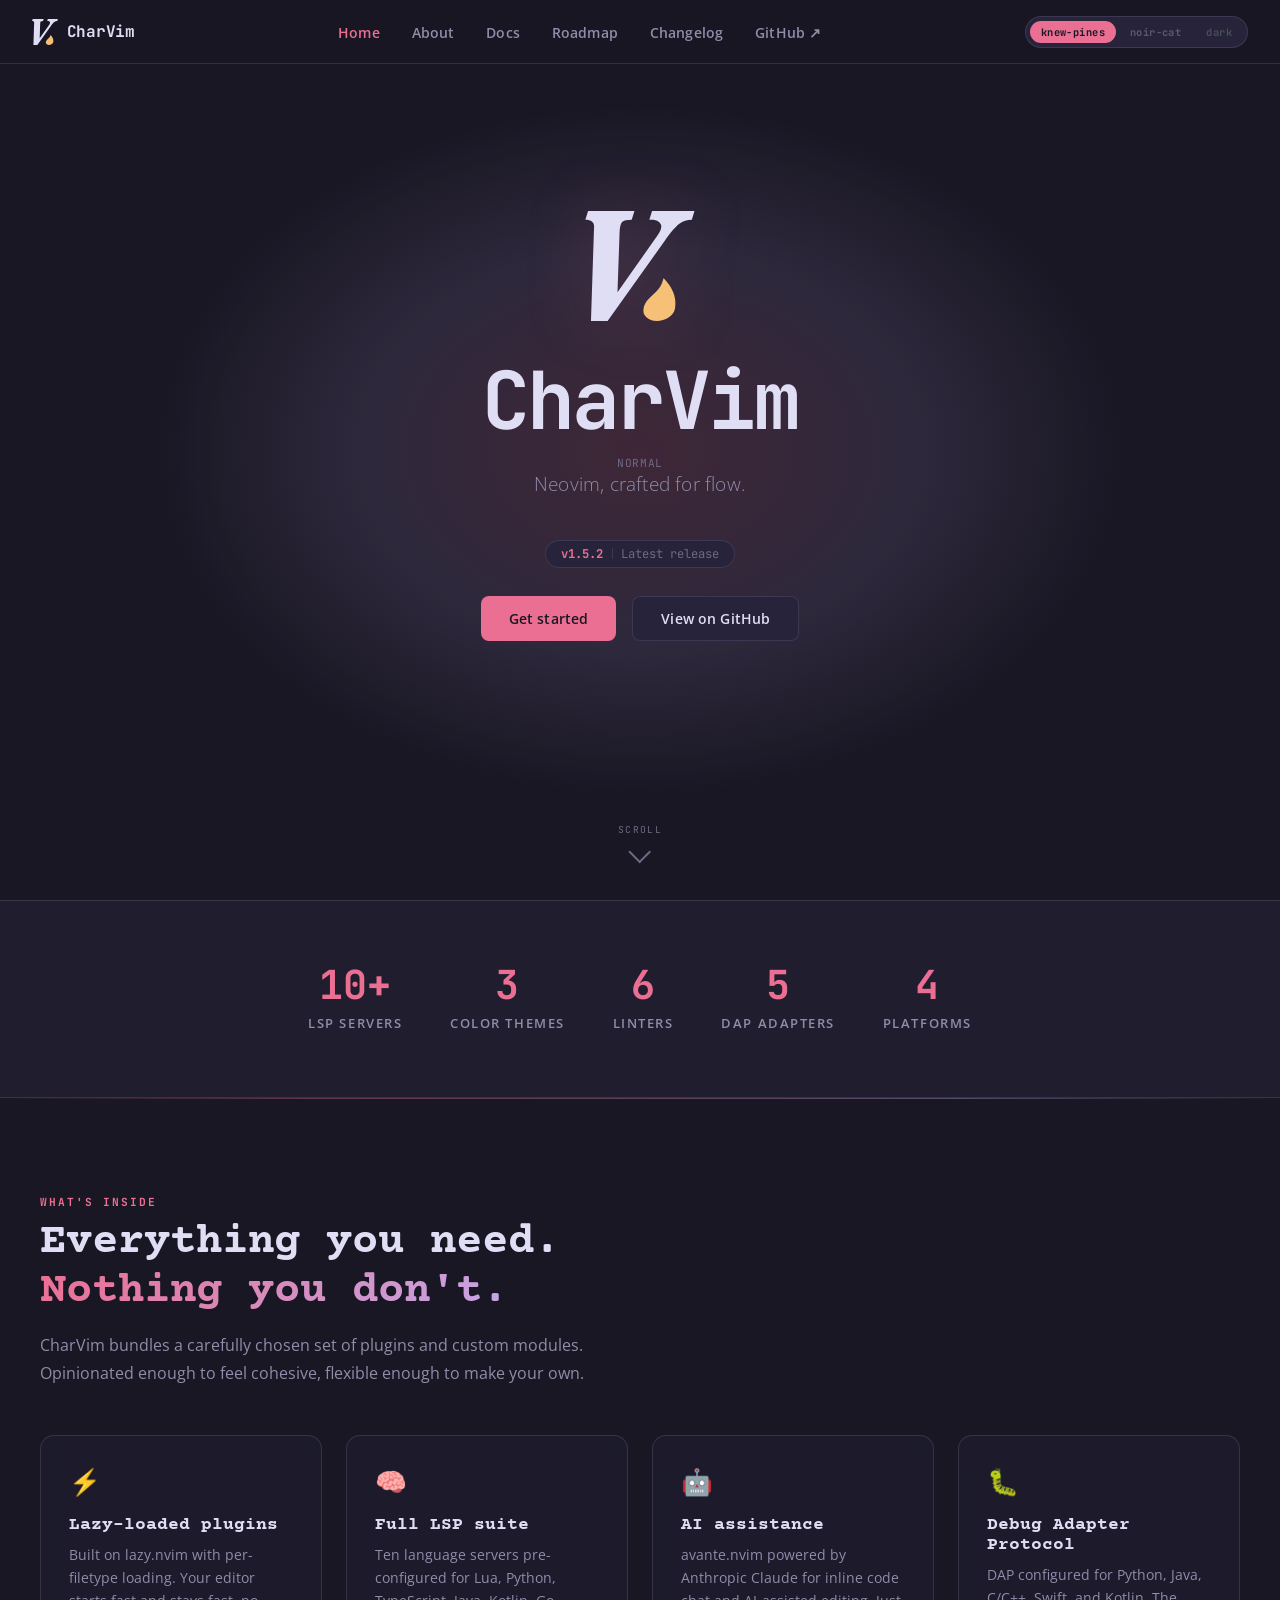
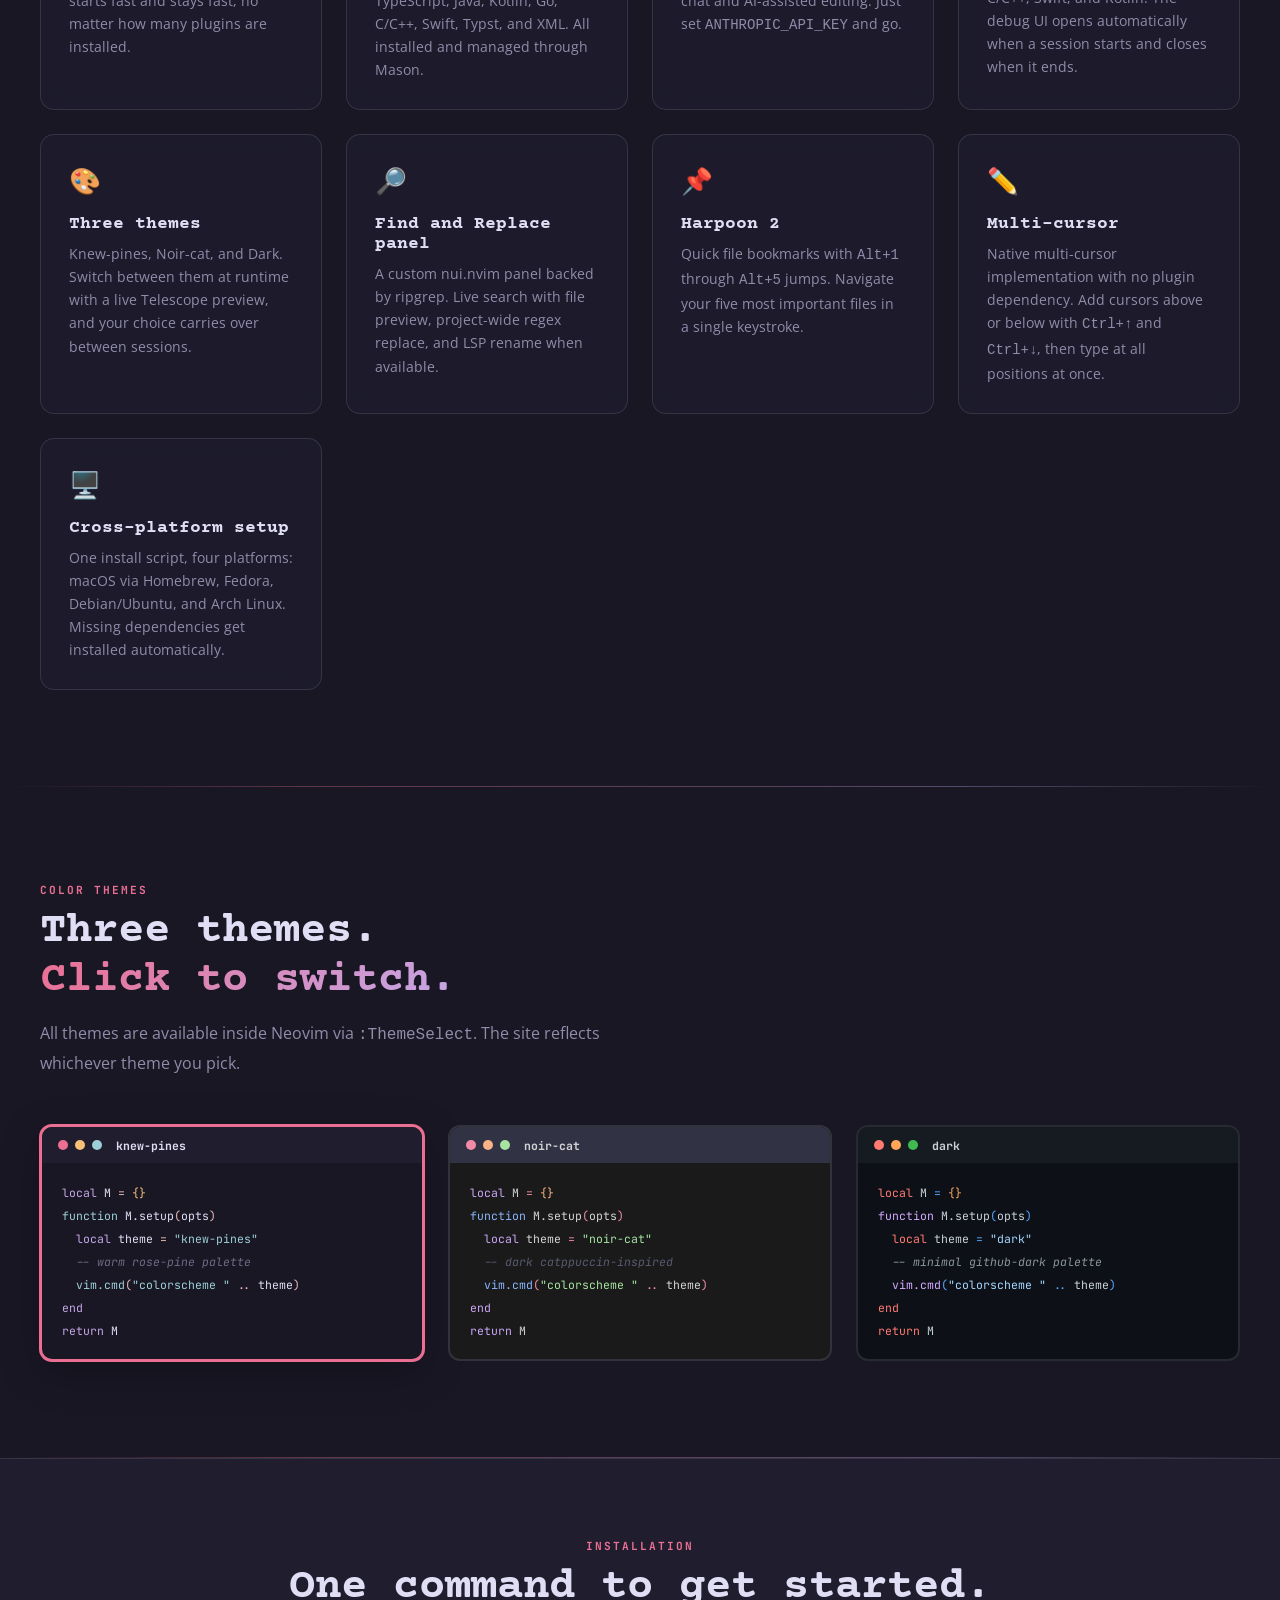
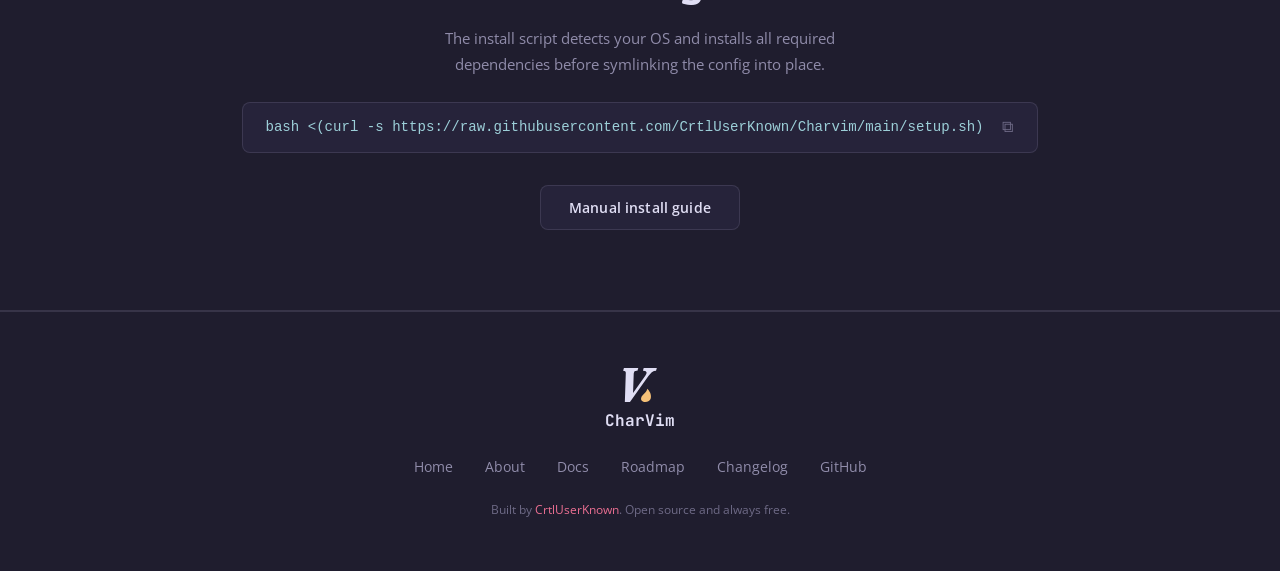
==== commit cd3be228: "feat: add neovim typer animation, theme FAB, and responsive improvements" ====
--- a/index.html
+++ b/index.html
@@ -391,6 +391,26 @@
   </div>
 </footer>
 
+<!-- Theme FAB (mobile only) -->
+<div class="theme-fab-wrap">
+  <div class="theme-fab-popup" aria-hidden="true">
+    <p class="theme-fab-popup-label">Color theme</p>
+    <div class="theme-switcher" role="group" aria-label="Select color theme">
+      <button class="theme-btn" data-theme="knew-pines" title="Knew-pines theme">knew-pines</button>
+      <button class="theme-btn" data-theme="noir-cat"   title="Noir-cat theme">noir-cat</button>
+      <button class="theme-btn" data-theme="dark"       title="Dark theme">dark</button>
+    </div>
+  </div>
+  <button class="theme-fab" aria-label="Change color theme" aria-expanded="false">
+    <svg xmlns="http://www.w3.org/2000/svg" viewBox="0 0 24 24" width="20" height="20" fill="none" stroke="currentColor" stroke-width="2" stroke-linecap="round" stroke-linejoin="round" aria-hidden="true">
+      <path d="M12 2C6.5 2 2 6.5 2 12s4.5 10 10 10c.926 0 1.648-.746 1.648-1.688 0-.437-.18-.835-.437-1.125-.29-.289-.438-.652-.438-1.125a1.64 1.64 0 0 1 1.668-1.668h1.996c3.051 0 5.555-2.503 5.555-5.554C21.965 6.012 17.461 2 12 2z"/>
+      <circle cx="7.5" cy="11.5" r="1.5" fill="currentColor" stroke="none"/>
+      <circle cx="12" cy="7.5" r="1.5" fill="currentColor" stroke="none"/>
+      <circle cx="16.5" cy="11.5" r="1.5" fill="currentColor" stroke="none"/>
+    </svg>
+  </button>
+</div>
+
 <script src="js/main.js"></script>
 </body>
 </html>
--- a/css/style.css
+++ b/css/style.css
@@ -1324,6 +1324,135 @@
 .cl-list.changed li::before { color: var(--gold); }
 .cl-list.fixed   li::before { color: var(--love); }
 .cl-list.removed li::before { color: var(--muted); }
+
+/* === NEOVIM TYPER ANIMATION === */
+.nvim-caret--insert {
+  display: inline-block;
+  width: 2px;
+  height: 0.78em;
+  background: var(--text);
+  vertical-align: text-bottom;
+  animation: nvim-blink 0.8s step-end infinite;
+  transition: background 0.4s;
+}
+
+.nvim-caret--normal {
+  background: var(--text);
+  color: var(--bg);
+  transition: background 0.4s, color 0.4s;
+}
+
+.nvim-bar {
+  font-family: 'JetBrains Mono', monospace;
+  font-size: 0.7rem;
+  letter-spacing: 0.05em;
+  color: var(--muted);
+  min-height: 1.1em;
+  margin-top: -0.2rem;
+  margin-bottom: 1rem;
+  opacity: 1;
+  overflow: hidden;
+  transition: opacity 0.4s ease, max-height 0.35s ease, margin 0.35s ease, color 0.4s;
+  max-height: 2rem;
+}
+
+.nvim-bar--insert .nvim-bar-mode { color: var(--foam); }
+
+.nvim-bar--done {
+  opacity: 0;
+  max-height: 0;
+  margin-top: 0;
+  margin-bottom: 0;
+  pointer-events: none;
+}
+
+@keyframes nvim-blink {
+  0%, 100% { opacity: 1; }
+  50%       { opacity: 0; }
+}
+
+/* === HAMBURGER OPEN → X === */
+.hamburger.open span:nth-child(1) { transform: translateY(7px) rotate(45deg); }
+.hamburger.open span:nth-child(2) { opacity: 0; transform: scaleX(0); }
+.hamburger.open span:nth-child(3) { transform: translateY(-7px) rotate(-45deg); }
+
+/* === THEME FAB (mobile floating theme button) === */
+.theme-fab-wrap {
+  display: none;
+  position: fixed;
+  bottom: 1.5rem;
+  right: 1.5rem;
+  z-index: 300;
+  flex-direction: column;
+  align-items: flex-end;
+  gap: 0.6rem;
+}
+
+.theme-fab {
+  width: 48px;
+  height: 48px;
+  border-radius: 50%;
+  background: var(--accent);
+  border: none;
+  cursor: pointer;
+  color: var(--bg);
+  display: flex;
+  align-items: center;
+  justify-content: center;
+  box-shadow: 0 4px 20px var(--glow-a);
+  transition: transform 0.2s, box-shadow 0.2s, background 0.4s;
+  flex-shrink: 0;
+}
+
+.theme-fab:hover { transform: scale(1.08); box-shadow: 0 6px 28px var(--glow-a); }
+.theme-fab.open  { transform: scale(1.08); }
+
+.theme-fab-popup {
+  background: var(--surface);
+  border: 1px solid var(--border);
+  border-radius: 14px;
+  padding: 0.9rem 1rem;
+  display: flex;
+  flex-direction: column;
+  gap: 0.7rem;
+  box-shadow: 0 8px 36px rgba(0,0,0,0.35);
+  min-width: 160px;
+  opacity: 0;
+  pointer-events: none;
+  transform: translateY(6px) scale(0.97);
+  transform-origin: bottom right;
+  transition: opacity 0.18s ease, transform 0.18s ease;
+}
+
+.theme-fab-popup.open {
+  opacity: 1;
+  pointer-events: auto;
+  transform: translateY(0) scale(1);
+}
+
+.theme-fab-popup-label {
+  font-family: 'JetBrains Mono', monospace;
+  font-size: 0.62rem;
+  font-weight: 700;
+  text-transform: uppercase;
+  letter-spacing: 0.16em;
+  color: var(--muted);
+}
+
+.theme-fab-popup .theme-switcher {
+  display: flex;
+  flex-direction: column;
+  gap: 3px;
+  border-radius: 10px;
+  padding: 4px;
+}
+
+.theme-fab-popup .theme-btn {
+  border-radius: 7px;
+  padding: 6px 10px;
+  text-align: left;
+  font-size: 0.7rem;
+}
 
 /* === RESPONSIVE === */
 @media (max-width: 900px) {
@@ -1364,10 +1493,23 @@
 
   .nav-links.open { transform: translateY(0); }
   .theme-switcher { display: none; }
+  .theme-fab-wrap { display: flex; }
 
   .hero-name { font-size: clamp(2.2rem, 12vw, 3.5rem); }
 
   .stats-inner { gap: 2rem; }
+
+  .install-band { padding: 3rem 1.25rem; }
+
+  .code-block {
+    display: flex;
+    width: 100%;
+    overflow-x: auto;
+    text-align: left;
+    -webkit-overflow-scrolling: touch;
+  }
+
+  .code-block code { white-space: nowrap; }
 
   .timeline::before { left: 14px; }
   .tl-item { padding-left: 48px; }
